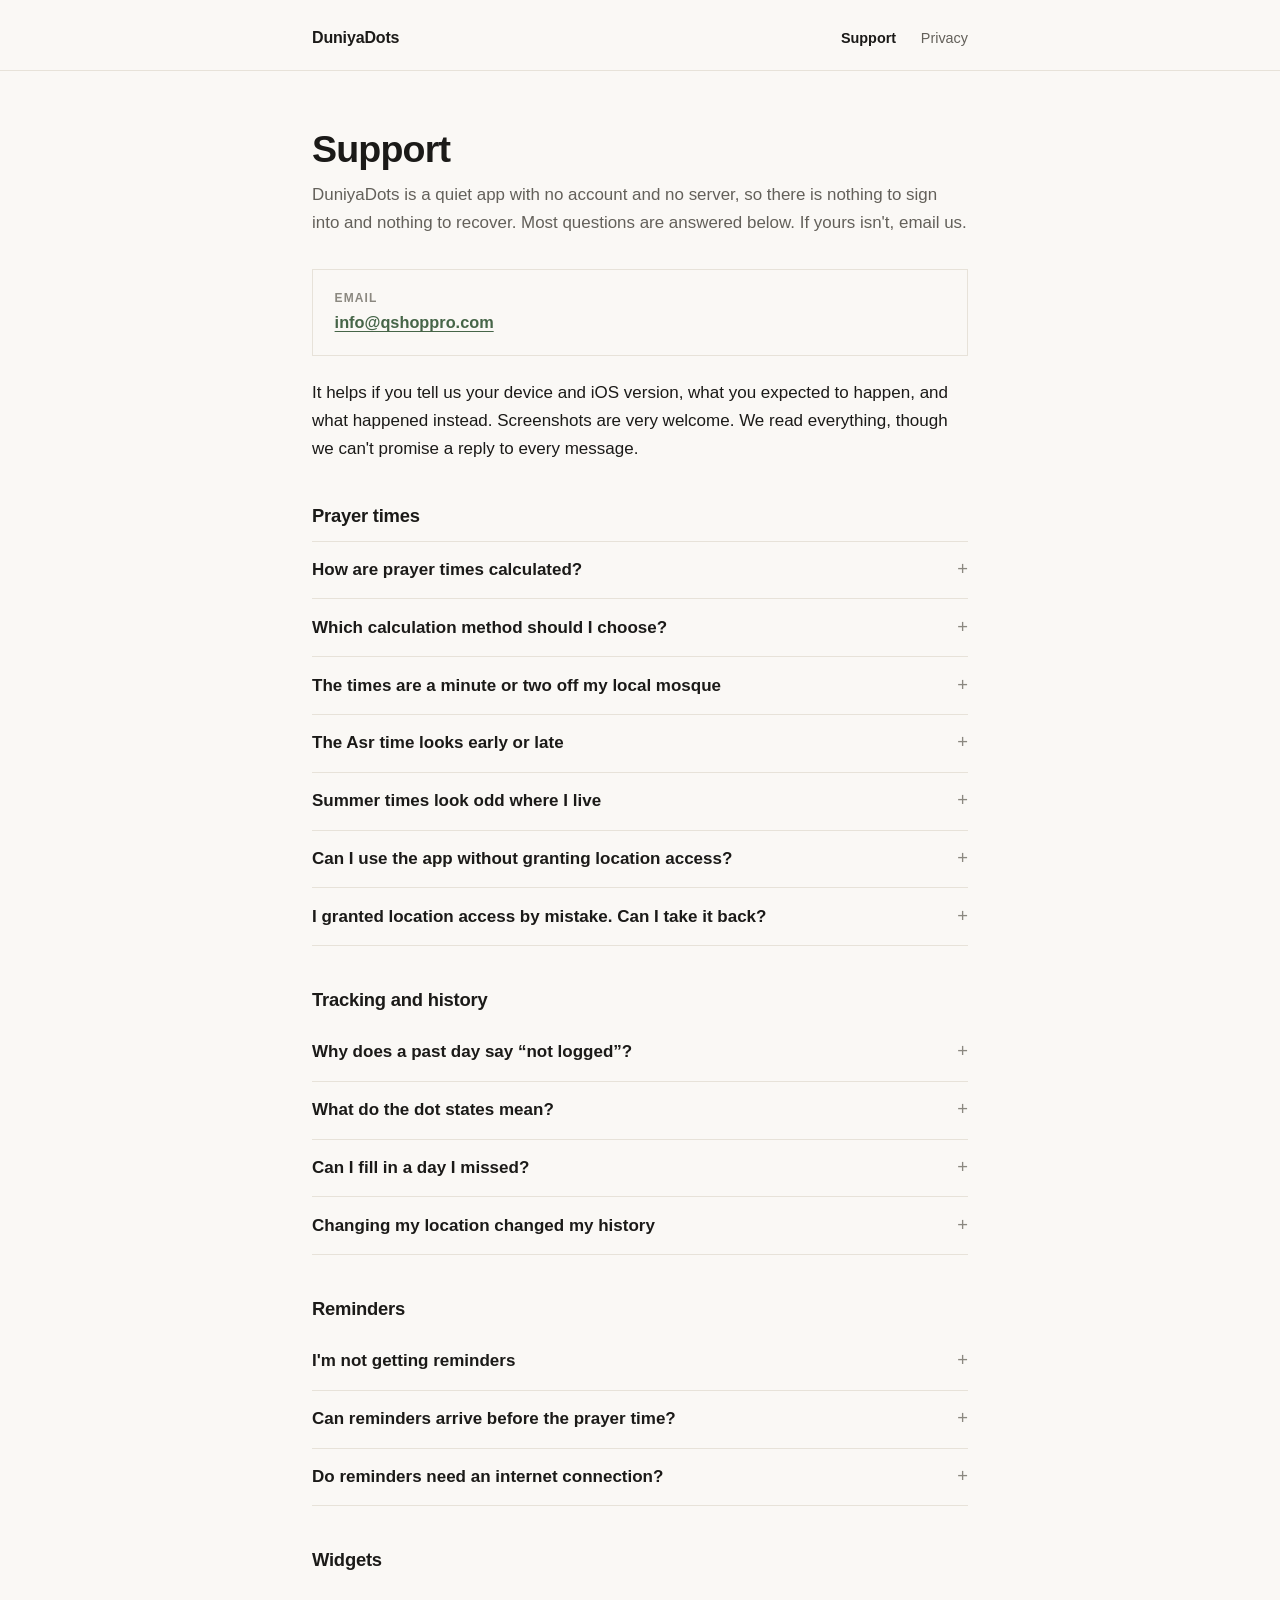
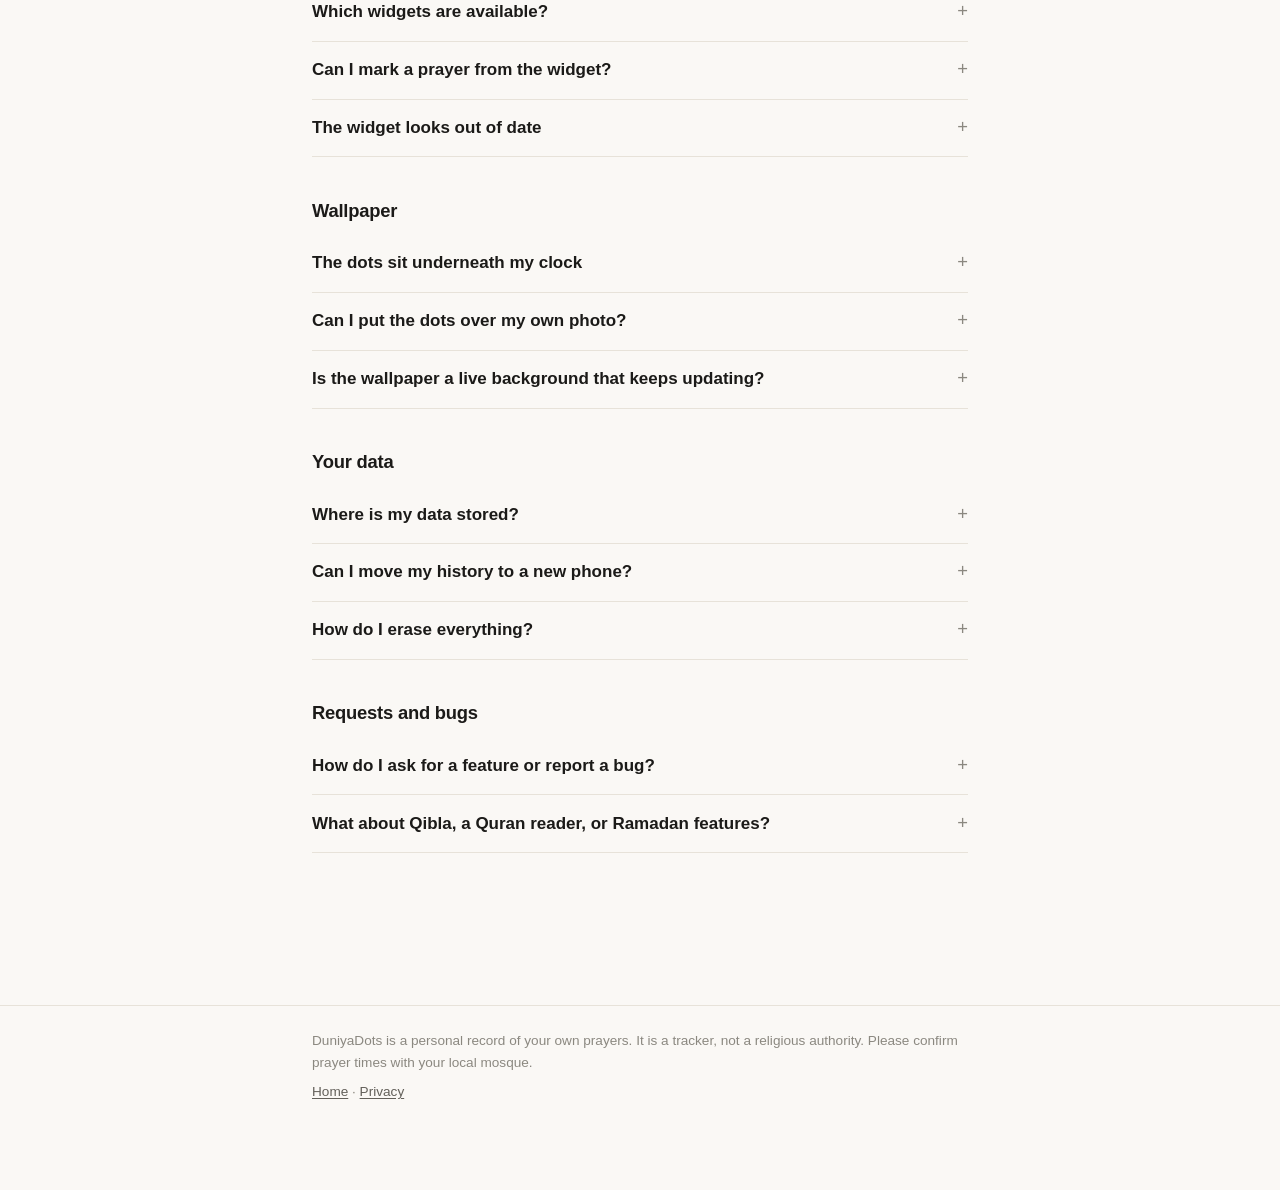
==== support/index.html @ 4d612b5b "Publish the DuniyaDots support and privacy pages These are the three pages the App Store listing dep" ====
<!DOCTYPE html>
<html lang="en">
<head>
<meta charset="utf-8">
<meta name="viewport" content="width=device-width, initial-scale=1">
<title>Support — DuniyaDots</title>
<meta name="description" content="Help for DuniyaDots: prayer times, calculation methods, reminders, widgets, wallpaper and your data.">
<link rel="stylesheet" href="../style.css">
</head>
<body>

<header class="site">
  <div class="wrap">
    <a class="brand" href="../">DuniyaDots</a>
    <nav class="site">
      <a href="./" aria-current="page">Support</a>
      <a href="../privacy/">Privacy</a>
    </nav>
  </div>
</header>

<main class="wrap">

  <h1>Support</h1>
  <p class="lede">
    DuniyaDots is a quiet app with no account and no server, so there is nothing to sign
    into and nothing to recover. Most questions are answered below. If yours isn't,
    email us.
  </p>

  <div class="contact">
    <p class="eyebrow">Email</p>
    <p class="addr"><a href="mailto:info@qshoppro.com">info@qshoppro.com</a></p>
  </div>

  <p>
    It helps if you tell us your device and iOS version, what you expected to happen, and
    what happened instead. Screenshots are very welcome. We read everything, though we
    can't promise a reply to every message.
  </p>

  <h2>Prayer times</h2>

  <details>
    <summary>How are prayer times calculated?</summary>
    <p>
      Times are calculated on your device from your coordinates and the calculation
      method you choose in <strong>Settings › Calculation</strong>. Nothing is
      downloaded, and the app works fully offline.
    </p>
  </details>

  <details>
    <summary>Which calculation method should I choose?</summary>
    <p>
      Pick whichever is used by the mosque or authority nearest you. The six available
      are Muslim World League, ISNA (North America), Umm al-Qura, Egyptian General
      Authority, University of Karachi, and Moonsighting Committee.
    </p>
    <p>
      There is no universally correct answer — the methods differ in the twilight angle
      they use for Fajr and Isha. Following your local mosque is the most reliable rule.
    </p>
  </details>

  <details>
    <summary>The times are a minute or two off my local mosque</summary>
    <p>
      Set the method first, then fine-tune. <strong>Settings › Time adjustments</strong>
      lets you nudge each prayer individually in minutes — for example
      <em>Fajr +2</em> or <em>Isha −3</em>.
    </p>
  </details>

  <details>
    <summary>The Asr time looks early or late</summary>
    <p>
      Asr depends on the juristic method. The Shafi'i method is earlier; the Hanafi
      method is later. Switch between them in
      <strong>Settings › Calculation</strong>.
    </p>
  </details>

  <details>
    <summary>Summer times look odd where I live</summary>
    <p>
      At high latitudes the sun may not dip far enough below the horizon for a normal
      Fajr or Isha, so a high-latitude rule is applied. You can change which one is used
      in <strong>Settings › Calculation</strong>.
    </p>
  </details>

  <details>
    <summary>Can I use the app without granting location access?</summary>
    <p>
      Yes, and it is a first-class option rather than a degraded one. Choose a city by
      hand in <strong>Settings › Location</strong>, or from the prompt on the Today
      screen. Prayer times are then calculated from that city.
    </p>
  </details>

  <details>
    <summary>I granted location access by mistake. Can I take it back?</summary>
    <p>
      Yes — <strong>iOS Settings › Privacy &amp; Security › Location Services</strong>.
      The app keeps working from whatever city you set by hand. Revoking access never
      locks you out.
    </p>
  </details>

  <h2>Tracking and history</h2>

  <details>
    <summary>Why does a past day say &ldquo;not logged&rdquo;?</summary>
    <p>
      The app never assumes you missed a prayer. A day stays blank until you log it
      yourself, and you can fill in earlier days from History at any time. Nothing is
      silently marked against you.
    </p>
  </details>

  <details>
    <summary>What do the dot states mean?</summary>
    <p>
      An outlined dot is a prayer you haven't logged yet. A filled dot is one you marked
      as prayed. You can tap any dot to change it, on today or on any past day.
    </p>
  </details>

  <details>
    <summary>Can I fill in a day I missed?</summary>
    <p>
      Yes. Open <strong>History</strong>, tap the day, and mark the prayers you prayed.
      You can also narrow the matrix to a single prayer, such as Fajr alone, to see the
      shape of one habit.
    </p>
  </details>

  <details>
    <summary>Changing my location changed my history</summary>
    <p>
      It doesn't. Your prayer records are independent of location and calculation
      method — only future prayer times change. Historical records are never recalculated
      or removed.
    </p>
  </details>

  <h2>Reminders</h2>

  <details>
    <summary>I'm not getting reminders</summary>
    <p>Two things to check, in order:</p>
    <ul>
      <li>
        <strong>Settings › Reminders</strong> in the app — the
        <em>Prayer notifications</em> switch needs to be on, and so does the individual
        prayer you are expecting.
      </li>
      <li>
        <strong>iOS Settings › Notifications › DuniyaDots</strong> — notifications must be
        allowed. If you tapped &ldquo;Not now&rdquo; during onboarding, this is where to
        turn them on.
      </li>
    </ul>
  </details>

  <details>
    <summary>Can reminders arrive before the prayer time?</summary>
    <p>
      Yes. Under <strong>Settings › Reminders</strong>, set <em>Remind me</em> to
      <em>At prayer time</em>, or 5, 10 or 15 minutes before.
    </p>
  </details>

  <details>
    <summary>Do reminders need an internet connection?</summary>
    <p>
      No. Reminders are scheduled locally by iOS. There is no push server, and nothing
      about your reminders leaves the device.
    </p>
  </details>

  <h2>Widgets</h2>

  <details>
    <summary>Which widgets are available?</summary>
    <p>
      Home Screen small and medium widgets, and Lock Screen circular and rectangular
      widgets. The small widget shows today's five dots and your count; the medium widget
      lists the prayers with their times and the next prayer.
    </p>
  </details>

  <details>
    <summary>Can I mark a prayer from the widget?</summary>
    <p>
      Yes. Tap a prayer in the Home Screen widget and it is marked as prayed immediately,
      without opening the app. It writes to the same data the app uses, so the app
      reflects it next time you open it.
    </p>
  </details>

  <details>
    <summary>The widget looks out of date</summary>
    <p>
      Widgets refresh on the system's schedule, not continuously, so a change can take a
      short while to appear. Marking a prayer from the widget itself updates it
      immediately. Removing and re-adding the widget also forces a rebuild.
    </p>
  </details>

  <h2>Wallpaper</h2>

  <details>
    <summary>The dots sit underneath my clock</summary>
    <p>
      Turn on <strong>Show the safe area</strong> in the Wallpaper screen. It marks the
      strips iOS reserves for the status bar, clock and widgets, the buttons, and the
      dock, so you can place your dots where they will actually be seen. The guide is
      only a preview aid — it is never part of the exported image.
    </p>
  </details>

  <details>
    <summary>Can I put the dots over my own photo?</summary>
    <p>
      Yes. Choose <strong>Photo</strong> as the background, pick an image, then use
      <strong>Dim the photo</strong> and <strong>Soften the photo</strong> until the dots
      read clearly. The photo is composited on your device and is never uploaded.
    </p>
  </details>

  <details>
    <summary>Is the wallpaper a live background that keeps updating?</summary>
    <p>
      No, and this is worth being clear about. The wallpaper is an image you export and
      set yourself. It shows your dots as they were when you made it. iOS does not allow
      an app to keep rewriting your wallpaper, so re-export from the Wallpaper screen
      whenever you want it refreshed.
    </p>
  </details>

  <h2>Your data</h2>

  <details>
    <summary>Where is my data stored?</summary>
    <p>
      Entirely on your device. There is no account, no server and no analytics, so
      nothing you log is ever uploaded. See the
      <a href="../privacy/">privacy policy</a> for the detail.
    </p>
  </details>

  <details>
    <summary>Can I move my history to a new phone?</summary>
    <p>
      Not yet. Prayer history lives in the app's on-device database and the app has no
      export or sync, so it does not transfer between devices, and it is removed if you
      delete the app. We would rather say this plainly than have you find out later.
    </p>
  </details>

  <details>
    <summary>How do I erase everything?</summary>
    <p>
      <strong>Settings › Reset all data</strong> removes every prayer record and
      reflection immediately and cannot be undone. Deleting the app also removes all of
      it.
    </p>
  </details>

  <h2>Requests and bugs</h2>

  <details>
    <summary>How do I ask for a feature or report a bug?</summary>
    <p>
      Email <a href="mailto:info@qshoppro.com">info@qshoppro.com</a>. Please mention your
      device and iOS version, and describe what you expected and what happened instead.
    </p>
  </details>

  <details>
    <summary>What about Qibla, a Quran reader, or Ramadan features?</summary>
    <p>
      Not in this version, and deliberately so — DuniyaDots is scoped to prayer
      consistency and reflection. Suggestions are genuinely welcome.
    </p>
  </details>

</main>

<footer class="site">
  <div class="wrap">
    <p>DuniyaDots is a personal record of your own prayers. It is a tracker, not a religious authority. Please confirm prayer times with your local mosque.</p>
    <p><a href="../">Home</a> · <a href="../privacy/">Privacy</a></p>
  </div>
</footer>

</body>
</html>
---- style.css ----
/* DuniyaDots — support and legal pages.
   Palette follows the app: warm paper and ink, one restrained sage accent.
   No build step, no framework, no JavaScript. */

:root {
  color-scheme: light dark;

  --paper:      #faf8f5;
  --ink:        #1b1a18;
  --ink-soft:   #63605a;
  --ink-faint:  #8b8880;
  --rule:       #e7e2d9;
  --sage:       #466548;
  --sage-wash:  #eef2ed;
  --mark:       #f0ece3;

  --measure: 44rem;
  --step:    clamp(1.1rem, 0.9rem + 1vw, 1.6rem);
}

@media (prefers-color-scheme: dark) {
  :root {
    --paper:     #121311;
    --ink:       #edeae4;
    --ink-soft:  #a6a29a;
    --ink-faint: #7c7870;
    --rule:      #2a2c28;
    --sage:      #96b292;
    --sage-wash: #1a201a;
    --mark:      #23251f;
  }
}

*, *::before, *::after { box-sizing: border-box; }

html { -webkit-text-size-adjust: 100%; }

body {
  margin: 0;
  background: var(--paper);
  color: var(--ink);
  font: 400 17px/1.65 -apple-system, BlinkMacSystemFont, "Segoe UI", Roboto,
        "Helvetica Neue", Arial, sans-serif;
  font-synthesis-weight: none;
  text-rendering: optimizeLegibility;
  -webkit-font-smoothing: antialiased;
}

/* Layout ------------------------------------------------------------------ */

.wrap {
  max-width: var(--measure);
  margin: 0 auto;
  padding: 0 1.5rem 5rem;
}

header.site {
  border-bottom: 1px solid var(--rule);
  margin-bottom: 3.5rem;
}

header.site .wrap {
  padding-bottom: 1.1rem;
  padding-top: 1.5rem;
  display: flex;
  align-items: baseline;
  justify-content: space-between;
  gap: 1rem;
  flex-wrap: wrap;
}

.brand {
  font-size: 1rem;
  font-weight: 590;
  letter-spacing: -0.01em;
  color: var(--ink);
  text-decoration: none;
}

nav.site a {
  color: var(--ink-soft);
  text-decoration: none;
  font-size: 0.9rem;
  margin-left: 1.25rem;
}

nav.site a:hover { color: var(--ink); }
nav.site a[aria-current="page"] { color: var(--ink); font-weight: 560; }

footer.site {
  border-top: 1px solid var(--rule);
  margin-top: 4.5rem;
  padding-top: 1.5rem;
  color: var(--ink-faint);
  font-size: 0.85rem;
}

footer.site a { color: var(--ink-soft); }
footer.site p { margin: 0 0 0.4rem; }

/* Type -------------------------------------------------------------------- */

h1 {
  font-size: clamp(1.7rem, 1.3rem + 1.6vw, 2.35rem);
  line-height: 1.2;
  font-weight: 620;
  letter-spacing: -0.022em;
  margin: 0 0 0.6rem;
  text-wrap: balance;
}

h2 {
  font-size: 1.15rem;
  line-height: 1.35;
  font-weight: 600;
  letter-spacing: -0.012em;
  margin: 2.6rem 0 0.7rem;
  text-wrap: balance;
}

h3 {
  font-size: 1rem;
  font-weight: 600;
  margin: 1.6rem 0 0.4rem;
}

p, ul, ol, dl { margin: 0 0 1rem; }
ul, ol { padding-left: 1.15rem; }
li { margin-bottom: 0.4rem; }
li::marker { color: var(--ink-faint); }

strong { font-weight: 600; }

a { color: var(--sage); text-underline-offset: 0.18em; }
a:hover { text-decoration-thickness: 2px; }

:focus-visible {
  outline: 2px solid var(--sage);
  outline-offset: 2px;
  border-radius: 3px;
}

.lede {
  font-size: 1.06rem;
  color: var(--ink-soft);
  margin-bottom: 2rem;
}

.updated {
  font-size: 0.85rem;
  color: var(--ink-faint);
  margin: 0 0 2.2rem;
}

.eyebrow {
  font-size: 0.75rem;
  font-weight: 620;
  letter-spacing: 0.09em;
  text-transform: uppercase;
  color: var(--ink-faint);
  margin: 0 0 0.5rem;
}

/* The app's signature: five dots. ----------------------------------------- */

.dots {
  display: flex;
  gap: 0.7rem;
  margin: 0 0 1.6rem;
  padding: 0;
  list-style: none;
}

.dots li {
  width: 0.62rem;
  height: 0.62rem;
  border-radius: 50%;
  background: var(--sage);
  margin: 0;
}

.dots li.hollow {
  background: none;
  border: 1.5px solid var(--rule);
}

/* Tables ------------------------------------------------------------------ */

.table-scroll { overflow-x: auto; margin: 0 0 1.4rem; }

table {
  border-collapse: collapse;
  width: 100%;
  font-size: 0.94rem;
}

th, td {
  text-align: left;
  padding: 0.65rem 0.9rem;
  border-bottom: 1px solid var(--rule);
  vertical-align: top;
}

th {
  font-weight: 600;
  font-size: 0.8rem;
  letter-spacing: 0.04em;
  text-transform: uppercase;
  color: var(--ink-faint);
  white-space: nowrap;
}

tbody tr:last-child td { border-bottom: none; }

/* Callouts ---------------------------------------------------------------- */

.note {
  border-left: 3px solid var(--sage);
  background: var(--sage-wash);
  padding: 0.9rem 1.1rem;
  margin: 0 0 1.4rem;
  font-size: 0.96rem;
}

.note p:last-child { margin-bottom: 0; }

/* FAQ --------------------------------------------------------------------- */

details {
  border-bottom: 1px solid var(--rule);
  padding: 0.9rem 0;
}

details:first-of-type { border-top: 1px solid var(--rule); }

summary {
  cursor: pointer;
  font-weight: 560;
  list-style: none;
  display: flex;
  justify-content: space-between;
  gap: 1rem;
  align-items: baseline;
}

summary::-webkit-details-marker { display: none; }

summary::after {
  content: "+";
  color: var(--ink-faint);
  font-weight: 400;
  font-size: 1.15rem;
  line-height: 1;
}

details[open] summary::after { content: "\2013"; }

details > *:not(summary):first-of-type { margin-top: 0.7rem; }
details > *:last-child { margin-bottom: 0.2rem; }

/* Contact block ----------------------------------------------------------- */

.contact {
  border: 1px solid var(--rule);
  padding: 1.2rem 1.35rem;
  margin: 0 0 1.4rem;
}

.contact p { margin: 0; }
.contact .addr {
  font-weight: 600;
  font-size: 1.02rem;
  word-break: break-word;
}

/* Landing extras --------------------------------------------------------- */

.cards {
  display: grid;
  gap: 1rem;
  grid-template-columns: repeat(auto-fit, minmax(14rem, 1fr));
  margin: 0 0 1.4rem;
}

.card {
  border-top: 2px solid var(--rule);
  padding-top: 0.9rem;
}

.card h3 { margin: 0 0 0.35rem; }
.card p { margin: 0; color: var(--ink-soft); font-size: 0.94rem; }

.actions {
  display: flex;
  gap: 0.75rem;
  flex-wrap: wrap;
  margin: 0 0 1rem;
}

.button {
  display: inline-block;
  padding: 0.6rem 1.1rem;
  border-radius: 999px;
  background: var(--sage);
  color: var(--paper);
  text-decoration: none;
  font-size: 0.95rem;
  font-weight: 560;
}

.button.secondary {
  background: none;
  color: var(--ink);
  border: 1px solid var(--rule);
}

@media (prefers-reduced-motion: no-preference) {
  a, .button { transition: color 0.15s ease, background-color 0.15s ease; }
}
@media (prefers-reduced-motion: reduce) {
  * { animation: none !important; transition: none !important; }
}
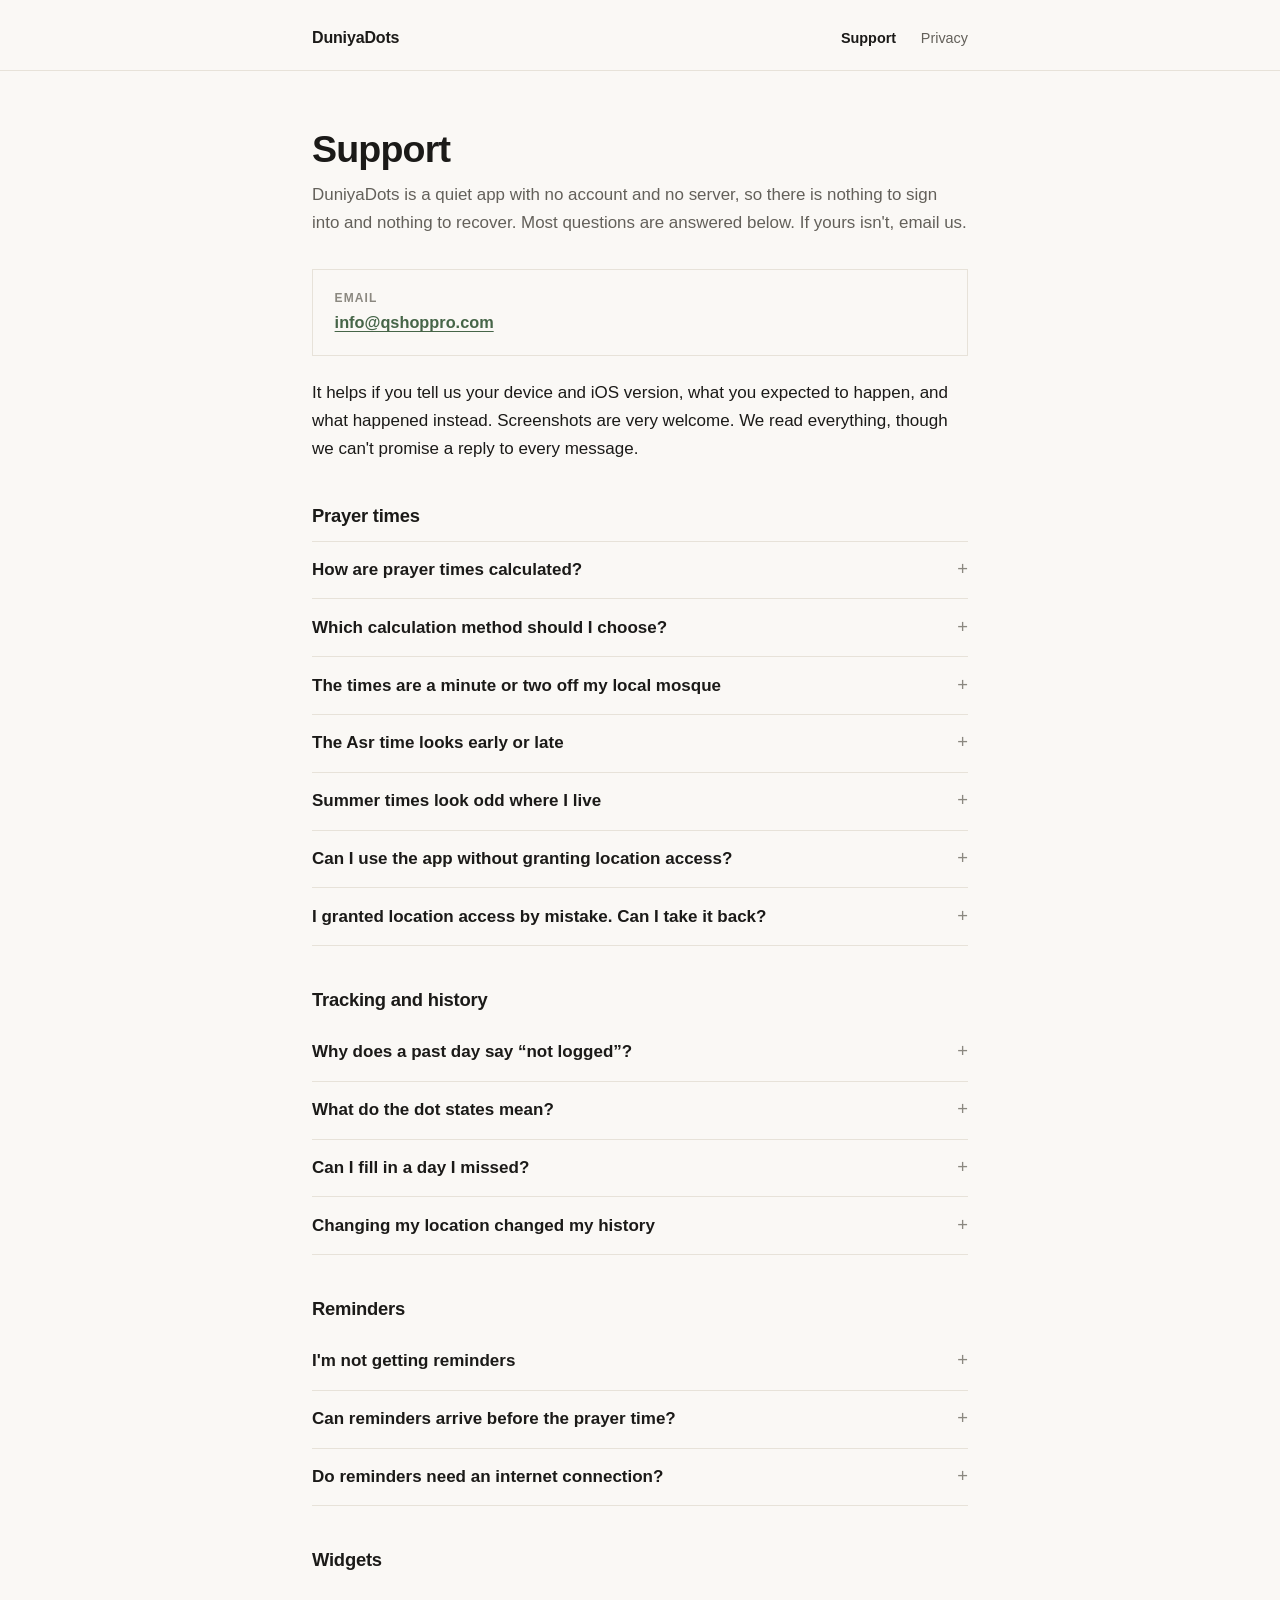
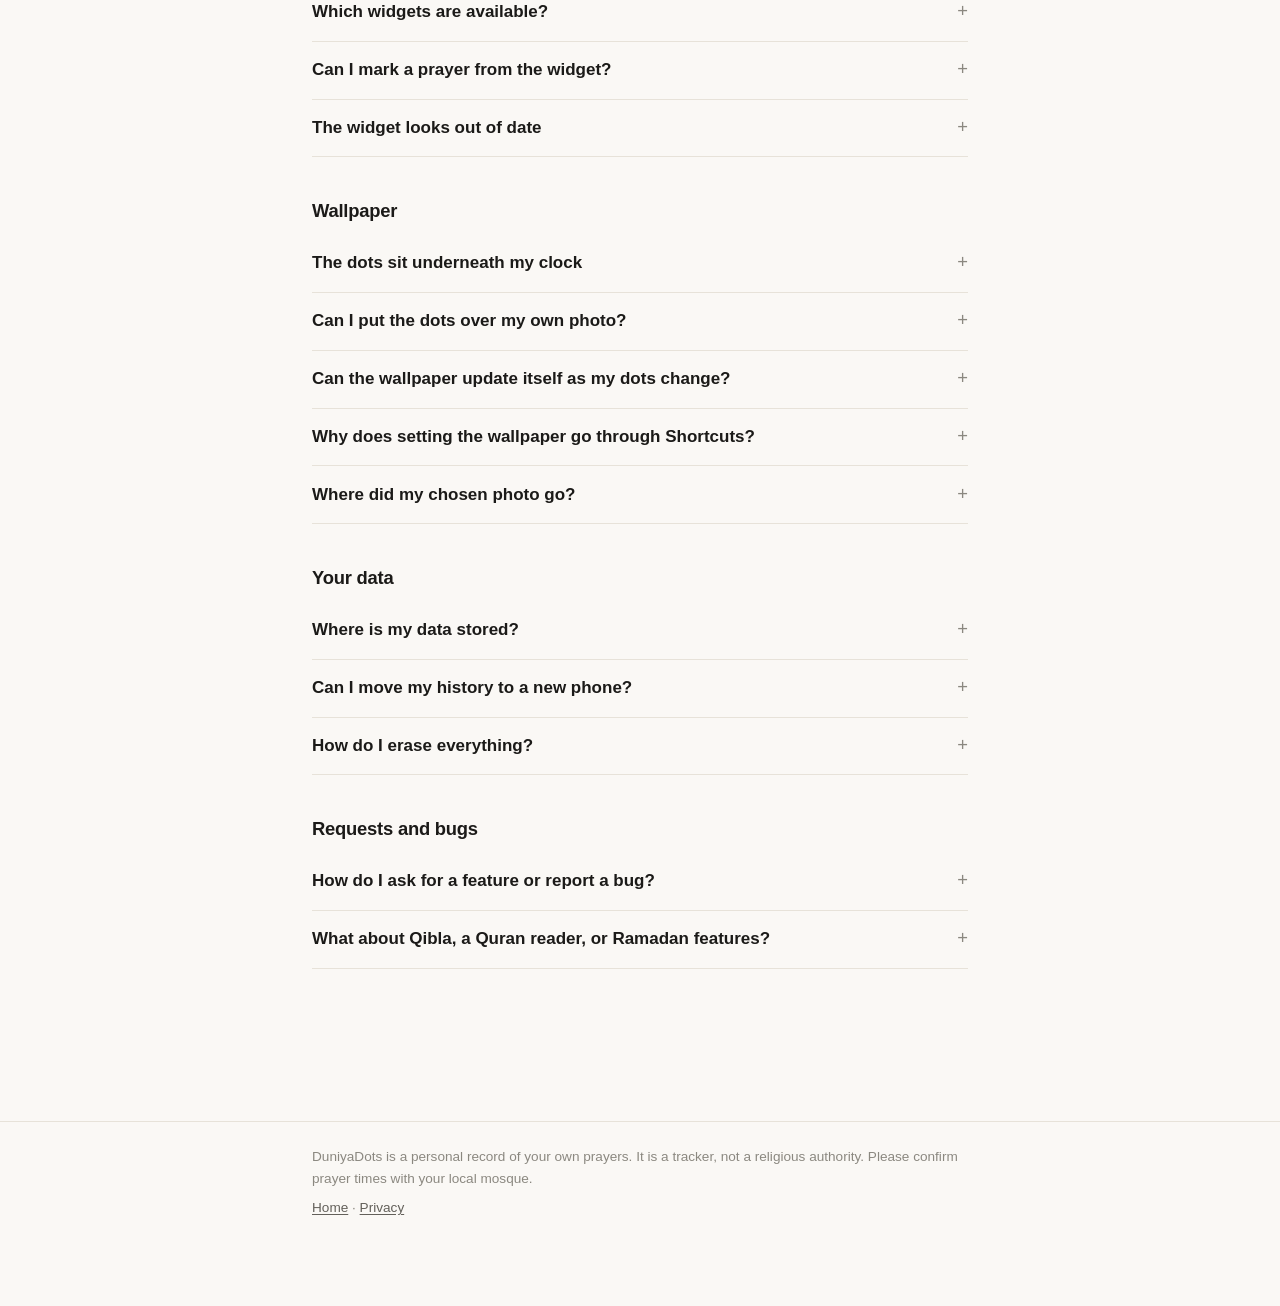
==== commit 62a707ef: "Correct the wallpaper pages now that the app can install it The app gained Save to Photos and a Shor" ====
--- a/support/index.html
+++ b/support/index.html
@@ -231,12 +231,44 @@
   </details>
 
   <details>
-    <summary>Is the wallpaper a live background that keeps updating?</summary>
-    <p>
-      No, and this is worth being clear about. The wallpaper is an image you export and
-      set yourself. It shows your dots as they were when you made it. iOS does not allow
-      an app to keep rewriting your wallpaper, so re-export from the Wallpaper screen
-      whenever you want it refreshed.
+    <summary>Can the wallpaper update itself as my dots change?</summary>
+    <p>
+      Yes, through Shortcuts — one minute of setup, once. Tap
+      <strong>Set as background</strong> on the Wallpaper screen and the app walks you
+      through it: open Shortcuts, add the action <strong>DuniyaDots Wallpaper</strong>,
+      add <strong>Set Wallpaper Photo</strong> and choose Lock Screen or Home Screen,
+      then name the shortcut exactly <strong>DuniyaDots Wallpaper</strong>.
+    </p>
+    <p>
+      From then on, tap <strong>Update background</strong> on the Wallpaper screen
+      whenever you want it brought up to date. To have it happen on its own, add an
+      automation in <strong>Shortcuts › Automation</strong> that runs when you close
+      DuniyaDots — your background then refreshes each time you finish logging.
+    </p>
+    <p>
+      A saved image on its own is just a snapshot: it shows your dots as they were when
+      you made it, so re-export it after your dots change.
+    </p>
+  </details>
+
+  <details>
+    <summary>Why does setting the wallpaper go through Shortcuts?</summary>
+    <p>
+      Because iOS gives apps no way to set or change your wallpaper. That is deliberate —
+      it is what stops any app from changing what you see behind your clock. Shortcuts is
+      the one supported route, and it asks for your permission the first time. The app's
+      job is to build the image; Shortcuts' job is to install it. The
+      <strong>DuniyaDots</strong> widget remains the always-current option with no setup
+      at all.
+    </p>
+  </details>
+
+  <details>
+    <summary>Where did my chosen photo go?</summary>
+    <p>
+      It is kept inside the app's own storage on your device, so a shortcut run later
+      rebuilds the same wallpaper rather than dropping back to a plain colour. It never
+      leaves your device.
     </p>
   </details>
 
